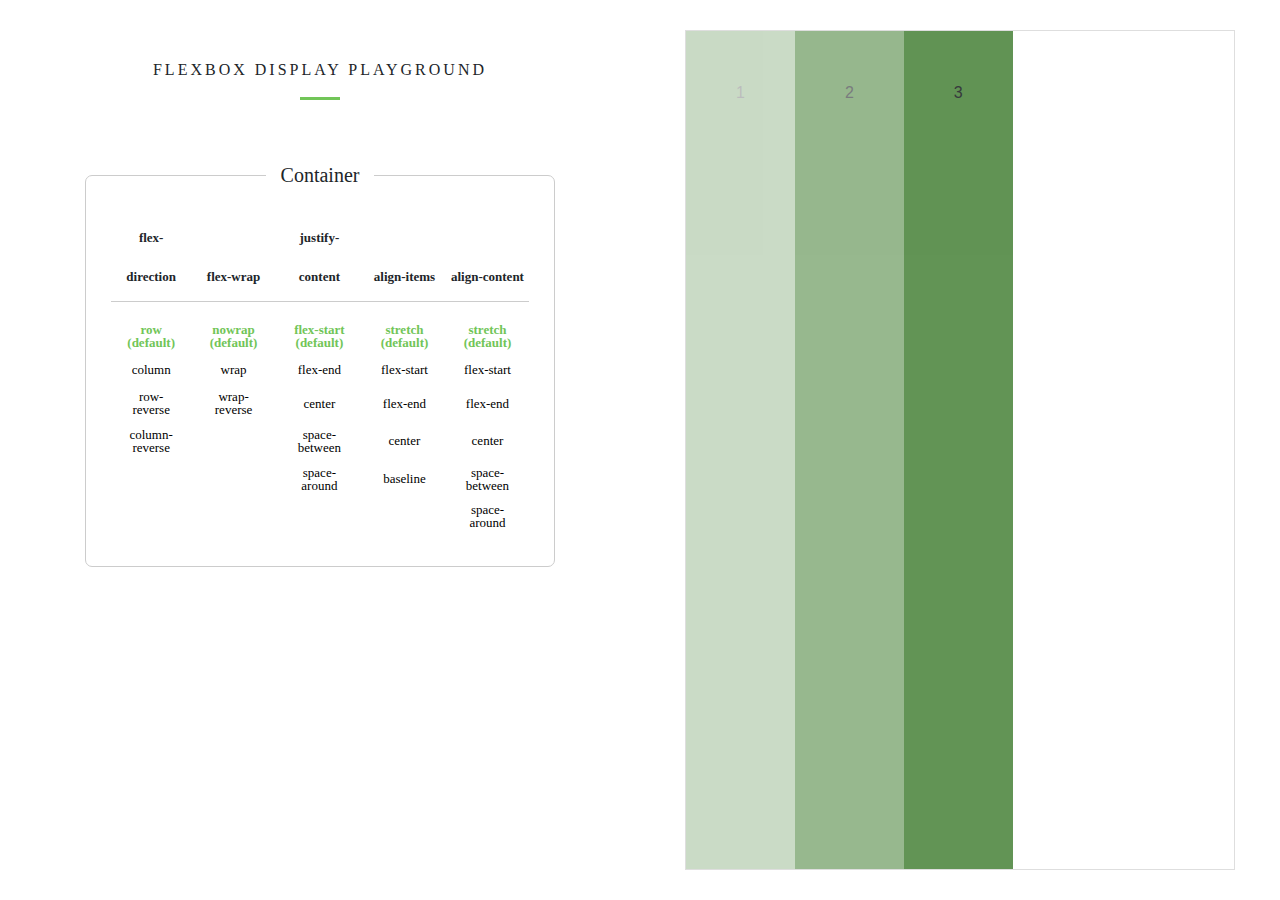
==== index.html @ 09f16530 "Criação da funionalidade dos controles do container" ====
<!DOCTYPE html>
<html>

<head>
  <meta charset="utf-8">
  <meta name="viewport" content="width=device-width, initial-scale=1.0">

  <title>FlexBox Playground</title>
  <link rel="stylesheet" href="./css/bootstrap.min.css">
  <link rel="stylesheet" href="./css/fonts.css">
  <link rel="stylesheet" href="./css/estilos-FlexBox.css">
</head>

<body>
  <div class="layout-playground-flex">
    <div class="container-fluid">
      <div class="row">
        <div class="col-12 col-lg-6">

          <article class="playground-flex">

            <header class="playground-flex__cabecalho">
              <h1>FLEXBOX DISPLAY PLAYGROUND</h1>
              <div class="playground-flex__separador"></div>
            </header>



            <div class="formulario">

              <div>
                <fieldset class="formulario__conjuto-input">
                  <legend class="formulario__conjunto-legenda">Container</legend>

                  <div class="controles-container">
                    <table class="controles-container__tabela table table-sm table-borderless">
                      <thead >
                        <tr>
                          <th scope="col">flex-direction</th>
                          <th scope="col">flex-wrap</th>
                          <th scope="col">justify-content</th>
                          <th scope="col">align-items</th>
                          <th scope="col">align-content</th>
                        </tr>
                      </thead>
                      <tbody>
                        <tr>
                          <td><button class="flex-direction flex-default" onclick="btnFlexDirection(this)" >row (default)</button></td>
                          <td><button class="flex-wrap flex-default" onclick="btnFlexWrap(this)">nowrap (default)</button></td>
                          <td><button class="justify-content flex-default" onclick="btnJustifyContent(this)">flex-start (default)</button></td>
                          <td><button class="align-items flex-default" onclick="btnAlignItems(this)">stretch (default)</button></td>
                          <td><button class="align-content flex-default" onclick="btnAlignContent(this)">stretch (default)</button></td>

                        </tr>
                        <tr>
                          <td><button class="flex-direction" onclick="btnFlexDirection(this)">column</button></td>
                          <td><button class="flex-wrap" onclick="btnFlexWrap(this)">wrap</button></td>
                          <td><button class="justify-content" onclick="btnJustifyContent(this)">flex-end</button></td>
                          <td><button class="align-items" onclick="btnAlignItems(this)">flex-start</button></td>
                          <td><button class="align-content" onclick="btnAlignContent(this)">flex-start</button></td>
                        </tr>
                        <tr>
                          <td><button class="flex-direction" onclick="btnFlexDirection(this)">row-reverse</button></td>
                          <td><button class="flex-wrap" onclick="btnFlexWrap(this)">wrap-reverse</button></td>
                          <td><button class="justify-content" onclick="btnJustifyContent(this)">center</button></td>
                          <td><button class="align-items" onclick="btnAlignItems(this)">flex-end</button></td>
                          <td><button class="align-content" onclick="btnAlignContent(this)">flex-end</button></td>
                        </tr>
                        <tr>
                          <td><button class="flex-direction" onclick="btnFlexDirection(this)">column-reverse</button></td>
                          <td></td>
                          <td><button class="justify-content" onclick="btnJustifyContent(this)">space-between</button></td>
                          <td><button class="align-items" onclick="btnAlignItems(this)">center</button></td>
                          <td><button class="align-content" onclick="btnAlignContent(this)">center</button></td>
                        </tr>
                        <tr>
                          <td></td>
                          <td></td>
                          <td><button class="justify-content" onclick="btnJustifyContent(this)">space-around</button></td>
                          <td><button class="align-items" onclick="btnAlignItems(this)">baseline</button></td>
                          <td><button class="align-content" onclick="btnAlignContent(this)">space-between</button></td>
                        </tr>
                        <tr>
                          <td></td>
                          <td></td>
                          <td></td>
                          <td></td>
                          <td><button class="align-content" onclick="btnAlignContent(this)">space-around</button></td>
                        </tr>
                      </tbody>
                    </table>
                  </div>




                </fieldset>
              </div>
            </div>

            <div class="controles-itens">

            </div>

          </article>

        </div>
        <div class="col-12 col-lg-6">

          <article class="layout-container">
            <div id="container-flex" class="container-flex">
              <div class="item-flex" style="opacity: 30%;">1</div>
              <div class="item-flex" style="opacity: 60%;">2</div>
              <div class="item-flex" style="opacity: 90%;">3</div>
            </div>
          </article>

        </div>
      </div>
    </div>
  </div>

  <script src="./js/FlexBoxPlayground.js" type="text/javascript"></script> 

</body>

</html>
---- css/estilos-FlexBox.css ----
/*-------------------------------------------------------*\
layout's
\*-------------------------------------------------------*/


/*-------------------------------------------------------*\
playground-flex
\*-------------------------------------------------------*/

.playground-flex {
	height: 100vh;
	padding: 30px 70px;
	overflow: auto;
}

.playground-flex__cabecalho {
	display:  flex;
	flex-direction: column;
	align-items: center;
	margin: 20px 20px 60px 20px;	
}

.playground-flex__separador {
	width: 40px;
	height: 3px;
	background-color: #71c558;
}

.playground-flex h1 {
	font-size: 16px;
	font-family: "LeagueSpartan-Bold";
	letter-spacing: 3px;
	padding: 10px;
}

/*-------------------------------------------------------*\
controles-container
\*-------------------------------------------------------*/

.controles-container__tabela thead {
	line-height: 3;
    border-bottom: 1px solid #ccc;
}


.controles-container__tabela th, .controles-container__tabela td {
	text-align: center;
	font-size: 13px;
}

.controles-container__tabela th {
    font-family: "Poppins-Bold";
}

.controles-container__tabela td {
	line-height: 1;
	font-family: "Comfortaa-Regular";
	height: 30px;		
	vertical-align: middle;
}
.controles-container__tabela tr:first-child td{
    padding-top: 20px;
}
	
.controles-container__tabela td button 	{
	border: none;
	background: none;
}

.controles-container__tabela td button:active, .controles-container__tabela td button:focus	{
	outline: none;	
}
.controles-container__tabela td button:hover, .flex-default {
	color: #71c558;
	font-weight: 700;
}


/*-------------------------------------------------------*\
	container-flex
\*-------------------------------------------------------*/

.layout-container {
	height: 100vh;
	box-sizing: border-box;
	padding: 30px;
}

.container-flex {
	display: flex;
	width: 100%;
	height: 100%;
	border: 1px solid #dedede;
}

/*-------------------------------------------------------*\
item-flex
\*-------------------------------------------------------*/

.item-flex {
	display: inline-block;
	padding: 50px;
	background-color: #518842;
}

/*-------------------------------------------------------*\
    formulario
\*-------------------------------------------------------*/

.formulario {
    width: 100%;
    margin: 0 auto;
}

.formulario__InputGroup {
    margin: 30px 0;
    text-align: left;
}

.formulario__label {
    width: 100%;
    display: inline-block;
    font-family: "Poppins-Bold";
}

.formulario__input {
    margin: 7px 0;
    display: inline-block;
    width: 100%;
    padding: 7px;
    border-radius: 7px;
    border: 1px solid #ccc;
    font-family: "Comfortaa-Regular";
}

.formulario__input:focus, .formulario__input:hover {
    outline: none;
    border: 1px solid #ff9800;
    color: #FF9800;

}

.formulario__input:focus::placeholder, .formulario__input:hover::placeholder
{
    color: #FF9800;
}

.formulario_botoes {
    margin: 50px 0px 50px auto;
    display: flex;
    justify-content: flex-end;
}

.formulario_botao {
    display: flex;
    width: 35%;
    margin: 0 20px 0 0;
}

.formulario_botao:last-child{
    margin: 0;
}

.formulario__conjuto-input {
    margin: 50px 0;
    border: 1px solid #cccccc;
    border-radius: 7px;
    text-align: center;
    padding: 15px 25px;
}

.formulario__conjunto-legenda {
	width: auto;
    padding: 0 15px;
    font-family: "AnandaPersonal";
    font-size: 20px;
}

/*-------------------------------------------------------*\
    botao
\*-------------------------------------------------------*/

.botao {
    width: 100%;
    border: none;
    background: #ff9800;
    color: #fff;
    padding: 10px 25px;
    font-size: 40px;
    font-family: "AnandaPersonal";
    border-radius: 7px;
    text-shadow: 1px 1px 1px #000;
}

.botao:focus, .botao:hover {
    outline: none;
}

.botao--remover {
    background: none;
    color: #ff310d;
    box-shadow: none;
    font-size: 25px;}
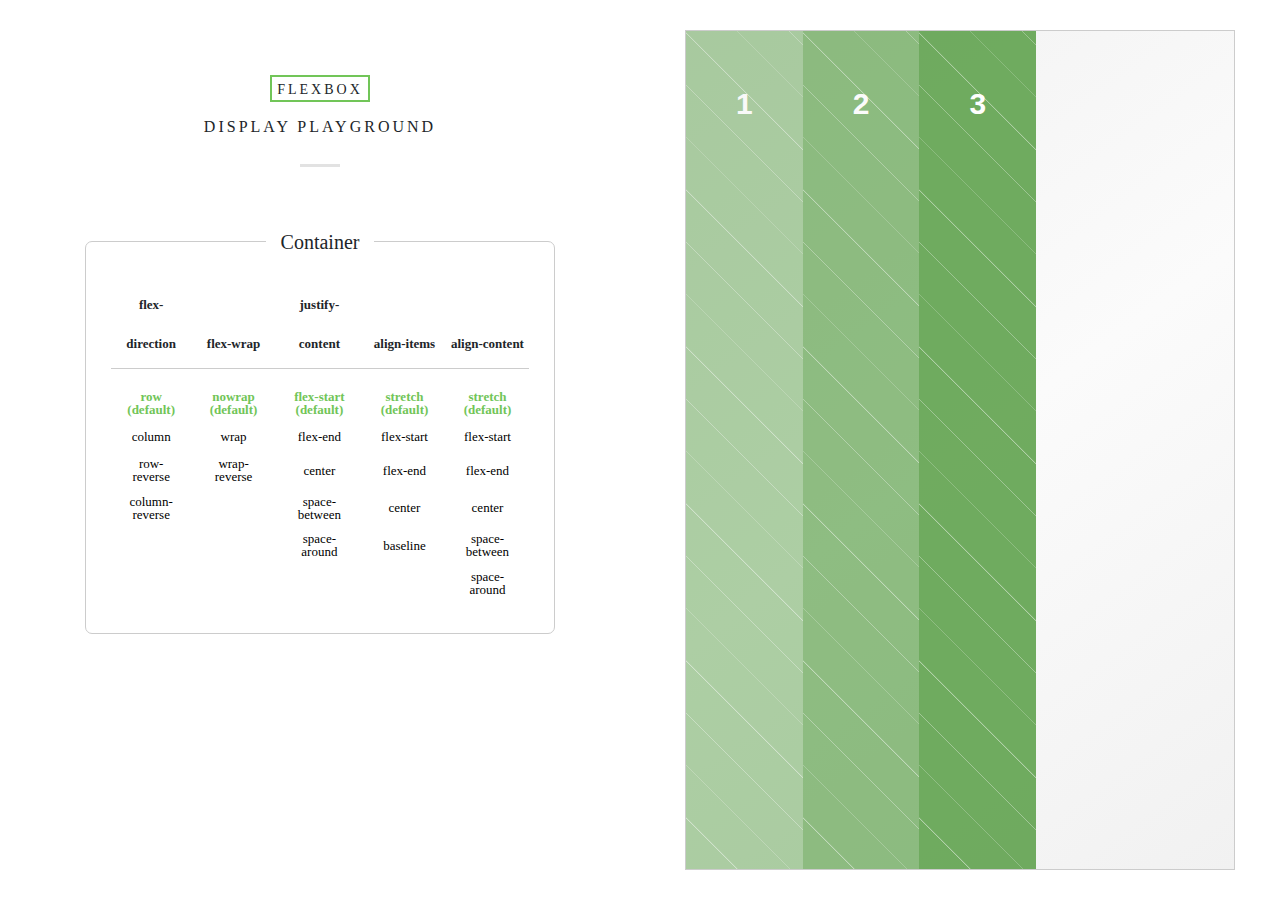
==== commit 42383f75: "Refatoração da estilização do titullo principal" ====
--- a/index.html
+++ b/index.html
@@ -20,7 +20,7 @@
           <article class="playground-flex">
 
             <header class="playground-flex__cabecalho">
-              <h1>FLEXBOX DISPLAY PLAYGROUND</h1>
+              <h1><span>FLEXBOX</span> DISPLAY PLAYGROUND</h1>
               <div class="playground-flex__separador"></div>
             </header>
 
@@ -109,8 +109,8 @@
 
           <article class="layout-container">
             <div id="container-flex" class="container-flex">
-              <div class="item-flex" style="opacity: 30%;">1</div>
-              <div class="item-flex" style="opacity: 60%;">2</div>
+              <div class="item-flex" style="opacity: 50%;">1</div>
+              <div class="item-flex" style="opacity: 70%;">2</div>
               <div class="item-flex" style="opacity: 90%;">3</div>
             </div>
           </article>
--- a/css/estilos-FlexBox.css
+++ b/css/estilos-FlexBox.css
@@ -24,14 +24,24 @@
 .playground-flex__separador {
 	width: 40px;
 	height: 3px;
-	background-color: #71c558;
+	background-color: #e2e2e2;
 }
 
 .playground-flex h1 {
+	display: flex;
+	flex-direction: column;
 	font-size: 16px;
 	font-family: "LeagueSpartan-Bold";
 	letter-spacing: 3px;
-	padding: 10px;
+	padding: 10px 0 20px 0;
+}
+
+.playground-flex h1 span {
+	font-family: "LeagueSpartan-Bold";
+    margin: 15px auto;
+    font-size: 14px;
+    border: 2px solid #71c558;
+    padding: 5px 5px 1px 5px;
 }
 
 /*-------------------------------------------------------*\
@@ -91,7 +101,9 @@
 	display: flex;
 	width: 100%;
 	height: 100%;
-	border: 1px solid #dedede;
+	border: 1px solid #ccc;
+	background-color: #f1f1f1;
+	background: linear-gradient(324deg, #f1f1f1, #fbfbfb, #f1f1f1);
 }
 
 /*-------------------------------------------------------*\
@@ -101,7 +113,11 @@
 .item-flex {
 	display: inline-block;
 	padding: 50px;
-	background-color: #518842;
+	background-color: #61a34f;
+    color: #fff;
+    font-size: 30px;
+	font-weight: 700;
+	background-image: repeating-linear-gradient(45deg, transparent, transparent 36px, rgba(255,255,255,0.5) 35px, rgba(255,255,255,-16.5) 37px);
 }
 
 /*-------------------------------------------------------*\
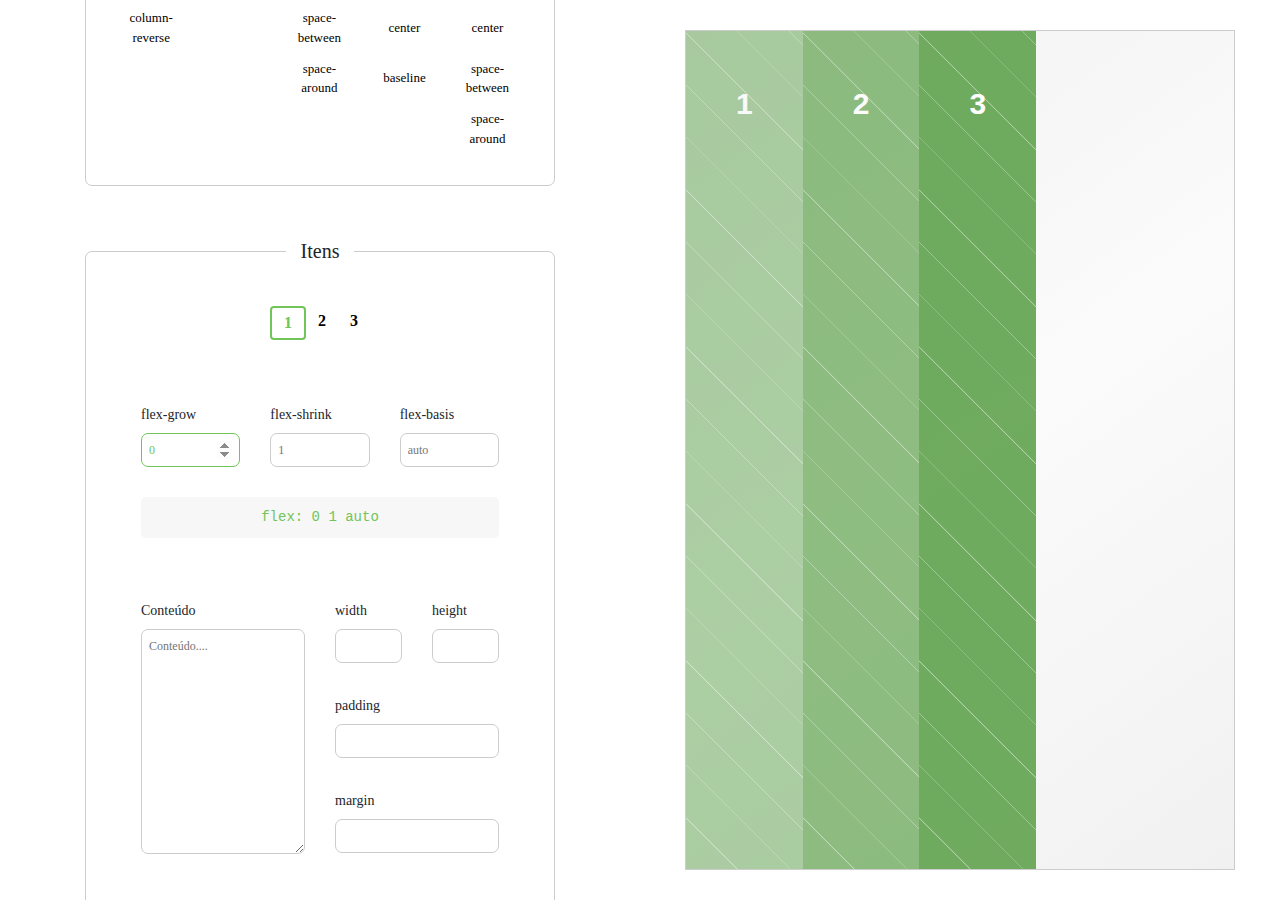
==== commit 76881d82: "Criação do formulário de itens flex nas abas de navegação" ====
--- a/index.html
+++ b/index.html
@@ -34,7 +34,7 @@
 
                   <div class="controles-container">
                     <table class="controles-container__tabela table table-sm table-borderless">
-                      <thead >
+                      <thead>
                         <tr>
                           <th scope="col">flex-direction</th>
                           <th scope="col">flex-wrap</th>
@@ -45,11 +45,16 @@
                       </thead>
                       <tbody>
                         <tr>
-                          <td><button class="flex-direction flex-default" onclick="btnFlexDirection(this)" >row (default)</button></td>
-                          <td><button class="flex-wrap flex-default" onclick="btnFlexWrap(this)">nowrap (default)</button></td>
-                          <td><button class="justify-content flex-default" onclick="btnJustifyContent(this)">flex-start (default)</button></td>
-                          <td><button class="align-items flex-default" onclick="btnAlignItems(this)">stretch (default)</button></td>
-                          <td><button class="align-content flex-default" onclick="btnAlignContent(this)">stretch (default)</button></td>
+                          <td><button class="flex-direction flex-default" onclick="btnFlexDirection(this)">row
+                              (default)</button></td>
+                          <td><button class="flex-wrap flex-default" onclick="btnFlexWrap(this)">nowrap
+                              (default)</button></td>
+                          <td><button class="justify-content flex-default" onclick="btnJustifyContent(this)">flex-start
+                              (default)</button></td>
+                          <td><button class="align-items flex-default" onclick="btnAlignItems(this)">stretch
+                              (default)</button></td>
+                          <td><button class="align-content flex-default" onclick="btnAlignContent(this)">stretch
+                              (default)</button></td>
 
                         </tr>
                         <tr>
@@ -67,16 +72,19 @@
                           <td><button class="align-content" onclick="btnAlignContent(this)">flex-end</button></td>
                         </tr>
                         <tr>
-                          <td><button class="flex-direction" onclick="btnFlexDirection(this)">column-reverse</button></td>
-                          <td></td>
-                          <td><button class="justify-content" onclick="btnJustifyContent(this)">space-between</button></td>
+                          <td><button class="flex-direction" onclick="btnFlexDirection(this)">column-reverse</button>
+                          </td>
+                          <td></td>
+                          <td><button class="justify-content" onclick="btnJustifyContent(this)">space-between</button>
+                          </td>
                           <td><button class="align-items" onclick="btnAlignItems(this)">center</button></td>
                           <td><button class="align-content" onclick="btnAlignContent(this)">center</button></td>
                         </tr>
                         <tr>
                           <td></td>
                           <td></td>
-                          <td><button class="justify-content" onclick="btnJustifyContent(this)">space-around</button></td>
+                          <td><button class="justify-content" onclick="btnJustifyContent(this)">space-around</button>
+                          </td>
                           <td><button class="align-items" onclick="btnAlignItems(this)">baseline</button></td>
                           <td><button class="align-content" onclick="btnAlignContent(this)">space-between</button></td>
                         </tr>
@@ -91,8 +99,124 @@
                     </table>
                   </div>
 
-
-
+                </fieldset>
+
+                <fieldset class="formulario__conjuto-input">
+                  <legend class="formulario__conjunto-legenda">Itens</legend>
+
+                  <div class="controles-itens">
+
+
+                    <div class="nav flex-column nav-pills controles-itens__abas">
+                      <a class="nav-link active" id="formulario-aba-item-1" data-toggle="pill"
+                        href="#formulario-item-1">1</a>
+                      <a class="nav-link" id="formulario-aba-item-2" data-toggle="pill" href="#formulario-item-2">2</a>
+                      <a class="nav-link" id="formulario-aba-item-3" data-toggle="pill" href="#formulario-item-3">3</a>
+                    </div>
+
+
+                    <div class="tab-content controles-itens__conteudo">
+                      <div class="tab-pane fade show active" id="formulario-item-1">
+
+                        <div class="formulario__InputGroup">
+
+                          <div class="row">
+                            <div class="col-4">
+
+                              <div class="formulario__InputGroup">
+                                <label class="formulario__label" for="flex-grow">flex-grow</label>
+                                <input class="formulario__input" type="number" name="flex-grow" placeholder="0"
+                                  autofocus required maxlength="120">
+                              </div>
+
+                            </div>
+                            <div class="col-4">
+
+                              <div class="formulario__InputGroup">
+                                <label class="formulario__label" for="flex-shrink">flex-shrink</label>
+                                <input class="formulario__input" type="number" name="flex-shrink" placeholder="1"
+                                  autofocus required maxlength="120">
+                              </div>
+
+                            </div>
+                            <div class="col-4">
+
+                              <div class="formulario__InputGroup">
+                                <label class="formulario__label" for="flex-basis">flex-basis</label>
+                                <input class="formulario__input" type="text" name="flex-basis" placeholder="auto"
+                                  autofocus required maxlength="120">
+                              </div>
+
+                            </div>
+                          </div>
+
+                          <div class="row">
+                            <div class="col-12">
+                              <code>flex:	0 1 auto</code>
+                            </div>
+                          </div>
+                        </div>
+                        
+                        <div class="row">
+                          <div class="col-6">
+
+                            <div class="formulario__InputGroup">
+                              <label class="formulario__label" for="conteudo">Conteúdo</label>
+                              <textarea class="formulario__input" name="conteudo" rows="5" cols="33"
+                                placeholder="Conteúdo...."></textarea>
+                            </div>
+
+                          </div>
+                          <div class="col-6">
+                            <div class="row">
+                              <div class="col-6">
+
+                                <div class="formulario__InputGroup">
+                                  <label class="formulario__label" for="width">width</label>
+                                  <input class="formulario__input" type="number" name="width" autofocus required
+                                    maxlength="120">
+                                </div>
+
+                              </div>
+                              <div class="col-6">
+
+                                <div class="formulario__InputGroup">
+                                  <label class="formulario__label" for="height">height</label>
+                                  <input class="formulario__input" type="number" name="height" autofocus required
+                                    maxlength="120">
+                                </div>
+
+                              </div>
+                              <div class="col-12">
+
+                                <div class="formulario__InputGroup">
+                                  <label class="formulario__label" for="padding">padding</label>
+                                  <input class="formulario__input" type="text" name="padding" autofocus required
+                                    maxlength="120">
+                                </div>
+
+                              </div>
+
+                              <div class="col-12">
+
+                                <div class="formulario__InputGroup">
+                                  <label class="formulario__label" for="margin">margin</label>
+                                  <input class="formulario__input" type="text" name="margin" autofocus required
+                                    maxlength="120">
+                                </div>
+
+                              </div>
+                            </div>
+                          </div>
+                        </div>
+
+
+                      </div>
+                      <div class="tab-pane fade" id="formulario-item-2">...2</div>
+                      <div class="tab-pane fade" id="formulario-item-3">...3</div>
+                    </div>
+
+                  </div>
 
                 </fieldset>
               </div>
@@ -120,7 +244,9 @@
     </div>
   </div>
 
-  <script src="./js/FlexBoxPlayground.js" type="text/javascript"></script> 
+  <script src="./js/jquery-3.5.1.js" type="text/javascript"></script>
+  <script src="./js/bootstrap.min.js" type="text/javascript"></script>
+  <script src="./js/FlexBoxPlayground.js" type="text/javascript"></script>
 
 </body>
 
--- a/css/estilos-FlexBox.css
+++ b/css/estilos-FlexBox.css
@@ -41,7 +41,7 @@
     margin: 15px auto;
     font-size: 14px;
     border: 2px solid #71c558;
-    padding: 5px 5px 1px 5px;
+    padding: 5px 4px 1px 5px;
 }
 
 /*-------------------------------------------------------*\
@@ -49,7 +49,8 @@
 \*-------------------------------------------------------*/
 
 .controles-container__tabela thead {
-	line-height: 3;
+	line-height: 1.5;
+	height: 30px;		
     border-bottom: 1px solid #ccc;
 }
 
@@ -61,10 +62,11 @@
 
 .controles-container__tabela th {
     font-family: "Poppins-Bold";
+    padding-bottom: 10px;
 }
 
 .controles-container__tabela td {
-	line-height: 1;
+	line-height: 1.5;
 	font-family: "Comfortaa-Regular";
 	height: 30px;		
 	vertical-align: middle;
@@ -86,6 +88,35 @@
 	font-weight: 700;
 }
 
+/*-------------------------------------------------------*\
+    controles-itens
+\*-------------------------------------------------------*/
+
+.controles-itens__abas {
+    flex-direction: row !important;
+    justify-content: center;
+    margin: 10px 0 25px 0;
+}
+
+.controles-itens__abas a[id^="formulario-aba-item-"] {
+    padding: 3px 0;
+    margin: 7px 0;
+    color: #000;
+    font-weight: 700;
+    font-family: "Poppins-Bold";
+    padding: 3px 12px;
+}
+
+.controles-itens__abas a[id^="formulario-aba-item-"].active {
+    background-color: transparent;
+    color: #71c558;
+    border: 2px solid #71c558;
+}
+
+.controles-itens__conteudo {
+    padding: 30px;
+}
+    
 
 /*-------------------------------------------------------*\
 	container-flex
@@ -130,7 +161,7 @@
 }
 
 .formulario__InputGroup {
-    margin: 30px 0;
+    margin: 0 0 30px 0;
     text-align: left;
 }
 
@@ -138,28 +169,33 @@
     width: 100%;
     display: inline-block;
     font-family: "Poppins-Bold";
+    font-size: 14px;
 }
 
 .formulario__input {
-    margin: 7px 0;
     display: inline-block;
     width: 100%;
     padding: 7px;
     border-radius: 7px;
     border: 1px solid #ccc;
     font-family: "Comfortaa-Regular";
+    font-size: 12px;
+}
+
+textarea.formulario__input {
+    min-height: 225px;
 }
 
 .formulario__input:focus, .formulario__input:hover {
     outline: none;
-    border: 1px solid #ff9800;
-    color: #FF9800;
+    border: 1px solid #71c558;
+    color: #71c558;
 
 }
 
 .formulario__input:focus::placeholder, .formulario__input:hover::placeholder
 {
-    color: #FF9800;
+    color: #71c558;
 }
 
 .formulario_botoes {
@@ -185,6 +221,7 @@
     text-align: center;
     padding: 15px 25px;
 }
+
 
 .formulario__conjunto-legenda {
 	width: auto;
@@ -219,3 +256,18 @@
     box-shadow: none;
     font-size: 25px;}
 
+
+/*-------------------------------------------------------*\
+    code
+\*-------------------------------------------------------*/
+
+code {
+    display: inline-block;
+    background-color: #f7f7f7;
+    width: 100%;
+    padding: 10px;
+    border-radius: 5px;
+    margin-bottom: 30px;
+    color: #71c558;
+    text-align: center; 
+}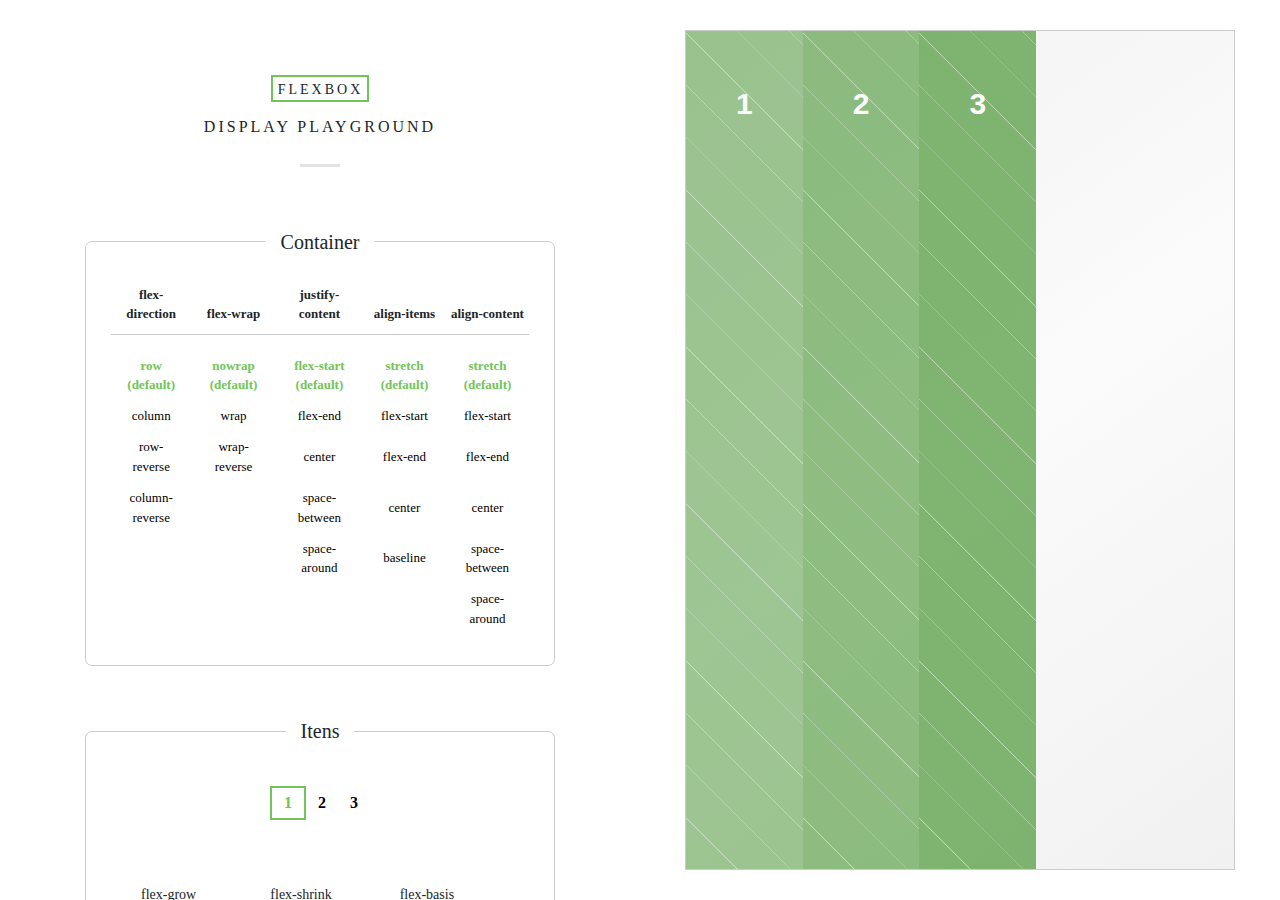
==== commit 7f9110a5: "Criação da funcionalidade dos controles de itens flexs" ====
--- a/index.html
+++ b/index.html
@@ -108,112 +108,103 @@
 
 
                     <div class="nav flex-column nav-pills controles-itens__abas">
-                      <a class="nav-link active" id="formulario-aba-item-1" data-toggle="pill"
-                        href="#formulario-item-1">1</a>
-                      <a class="nav-link" id="formulario-aba-item-2" data-toggle="pill" href="#formulario-item-2">2</a>
-                      <a class="nav-link" id="formulario-aba-item-3" data-toggle="pill" href="#formulario-item-3">3</a>
                     </div>
 
 
                     <div class="tab-content controles-itens__conteudo">
-                      <div class="tab-pane fade show active" id="formulario-item-1">
-
-                        <div class="formulario__InputGroup">
-
+
+                      <div class="formulario__InputGroup">
+
+                        <div class="row">
+                          <div class="col-4">
+
+                            <div class="formulario__InputGroup">
+                              <label class="formulario__label" for="flex-grow">flex-grow</label>
+                              <input id="campo-flex-grow" class="formulario__input" type="number" name="flex-grow" placeholder="0"
+                                autofocus required maxlength="120">
+                            </div>
+
+                          </div>
+                          <div class="col-4">
+
+                            <div class="formulario__InputGroup">
+                              <label class="formulario__label" for="flex-shrink">flex-shrink</label>
+                              <input id="campo-flex-shrink" class="formulario__input" type="number" name="flex-shrink" placeholder="1"
+                                autofocus required maxlength="120">
+                            </div>
+
+                          </div>
+                          <div class="col-4">
+
+                            <div class="formulario__InputGroup">
+                              <label class="formulario__label" for="flex-basis">flex-basis</label>
+                              <input id="campo-flex-basis" class="formulario__input" type="text" name="flex-basis" placeholder="auto"
+                                autofocus required maxlength="120">
+                            </div>
+
+                          </div>
+                        </div>
+
+                        <div class="row">
+                          <div class="col-12">
+                            <code>flex:	<span id="code-flex-grow">0</span> <span id="code-flex-shrink">0</span> <span id="code-flex-basis">0</span>  </code>
+                          </div>
+                        </div>
+                      </div>
+                      
+                      <div class="row">
+                        <div class="col-6">
+
+                          <div class="formulario__InputGroup">
+                            <label class="formulario__label" for="conteudo">Conteúdo</label>
+                            <textarea id="campo-conteudo" class="formulario__input" name="conteudo" rows="5" cols="33"
+                              placeholder="Conteúdo...."></textarea>
+                          </div>
+
+                        </div>
+                        <div class="col-6">
                           <div class="row">
-                            <div class="col-4">
-
-                              <div class="formulario__InputGroup">
-                                <label class="formulario__label" for="flex-grow">flex-grow</label>
-                                <input class="formulario__input" type="number" name="flex-grow" placeholder="0"
-                                  autofocus required maxlength="120">
-                              </div>
-
-                            </div>
-                            <div class="col-4">
-
-                              <div class="formulario__InputGroup">
-                                <label class="formulario__label" for="flex-shrink">flex-shrink</label>
-                                <input class="formulario__input" type="number" name="flex-shrink" placeholder="1"
-                                  autofocus required maxlength="120">
-                              </div>
-
-                            </div>
-                            <div class="col-4">
-
-                              <div class="formulario__InputGroup">
-                                <label class="formulario__label" for="flex-basis">flex-basis</label>
-                                <input class="formulario__input" type="text" name="flex-basis" placeholder="auto"
-                                  autofocus required maxlength="120">
-                              </div>
-
-                            </div>
-                          </div>
-
-                          <div class="row">
+                            <div class="col-6">
+
+                              <div class="formulario__InputGroup">
+                                <label class="formulario__label" for="width">width</label>
+                                <input id="campo-width" class="formulario__input" type="text" name="width" autofocus required
+                                  maxlength="120">
+                              </div>
+
+                            </div>
+                            <div class="col-6">
+
+                              <div class="formulario__InputGroup">
+                                <label class="formulario__label" for="height">height</label>
+                                <input id="campo-height" class="formulario__input" type="text" name="height" autofocus required
+                                  maxlength="120">
+                              </div>
+
+                            </div>
                             <div class="col-12">
-                              <code>flex:	0 1 auto</code>
-                            </div>
-                          </div>
-                        </div>
-                        
-                        <div class="row">
-                          <div class="col-6">
-
-                            <div class="formulario__InputGroup">
-                              <label class="formulario__label" for="conteudo">Conteúdo</label>
-                              <textarea class="formulario__input" name="conteudo" rows="5" cols="33"
-                                placeholder="Conteúdo...."></textarea>
-                            </div>
-
-                          </div>
-                          <div class="col-6">
-                            <div class="row">
-                              <div class="col-6">
-
-                                <div class="formulario__InputGroup">
-                                  <label class="formulario__label" for="width">width</label>
-                                  <input class="formulario__input" type="number" name="width" autofocus required
-                                    maxlength="120">
-                                </div>
-
-                              </div>
-                              <div class="col-6">
-
-                                <div class="formulario__InputGroup">
-                                  <label class="formulario__label" for="height">height</label>
-                                  <input class="formulario__input" type="number" name="height" autofocus required
-                                    maxlength="120">
-                                </div>
-
-                              </div>
-                              <div class="col-12">
-
-                                <div class="formulario__InputGroup">
-                                  <label class="formulario__label" for="padding">padding</label>
-                                  <input class="formulario__input" type="text" name="padding" autofocus required
-                                    maxlength="120">
-                                </div>
-
-                              </div>
-
-                              <div class="col-12">
-
-                                <div class="formulario__InputGroup">
-                                  <label class="formulario__label" for="margin">margin</label>
-                                  <input class="formulario__input" type="text" name="margin" autofocus required
-                                    maxlength="120">
-                                </div>
-
-                              </div>
-                            </div>
-                          </div>
-                        </div>
-
-
+
+                              <div class="formulario__InputGroup">
+                                <label class="formulario__label" for="padding">padding</label>
+                                <input id="campo-padding" class="formulario__input" type="text" name="padding" autofocus required
+                                  maxlength="120">
+                              </div>
+
+                            </div>
+
+                            <div class="col-12">
+
+                              <div class="formulario__InputGroup">
+                                <label class="formulario__label" for="margin">margin</label>
+                                <input id="campo-margin" class="formulario__input" type="text" name="margin" autofocus required
+                                  maxlength="120">
+                              </div>
+
+                            </div>
+                          </div>
+                        </div>
                       </div>
-                      <div class="tab-pane fade" id="formulario-item-2">...2</div>
-                      <div class="tab-pane fade" id="formulario-item-3">...3</div>
+
                     </div>
 
                   </div>
@@ -233,9 +224,6 @@
 
           <article class="layout-container">
             <div id="container-flex" class="container-flex">
-              <div class="item-flex" style="opacity: 50%;">1</div>
-              <div class="item-flex" style="opacity: 70%;">2</div>
-              <div class="item-flex" style="opacity: 90%;">3</div>
             </div>
           </article>
 
--- a/css/estilos-FlexBox.css
+++ b/css/estilos-FlexBox.css
@@ -1,11 +1,22 @@
-
-/*-------------------------------------------------------*\
-layout's
-\*-------------------------------------------------------*/
-
-
-/*-------------------------------------------------------*\
-playground-flex
+/* Chrome, Safari, Edge, Opera */
+input::-webkit-outer-spin-button,
+input::-webkit-inner-spin-button {
+  -webkit-appearance: none;
+  margin: 0;
+}
+
+/* Firefox */
+input[type=number] {
+  -moz-appearance: textfield;
+}
+
+/*-------------------------------------------------------*\
+    layout's
+\*-------------------------------------------------------*/
+
+
+/*-------------------------------------------------------*\
+    playground-flex
 \*-------------------------------------------------------*/
 
 .playground-flex {
@@ -98,19 +109,25 @@
     margin: 10px 0 25px 0;
 }
 
-.controles-itens__abas a[id^="formulario-aba-item-"] {
-    padding: 3px 0;
+.controles-itens__abas button {
     margin: 7px 0;
     color: #000;
     font-weight: 700;
     font-family: "Poppins-Bold";
     padding: 3px 12px;
-}
-
-.controles-itens__abas a[id^="formulario-aba-item-"].active {
-    background-color: transparent;
-    color: #71c558;
+    border: none;
+    background: transparent;
+}
+
+.controles-itens__abas button.active  {
+    background-color: transparent !important;
+    color: #71c558  !important;
     border: 2px solid #71c558;
+    border-radius: 0;
+}
+
+.controles-itens__abas button:focus, .controles-itens__abas button:active  {
+    outline: none;
 }
 
 .controles-itens__conteudo {
@@ -125,7 +142,9 @@
 .layout-container {
 	height: 100vh;
 	box-sizing: border-box;
-	padding: 30px;
+    padding: 30px;
+    display: flex;
+    justify-content: center;
 }
 
 .container-flex {
@@ -134,7 +153,8 @@
 	height: 100%;
 	border: 1px solid #ccc;
 	background-color: #f1f1f1;
-	background: linear-gradient(324deg, #f1f1f1, #fbfbfb, #f1f1f1);
+    background: linear-gradient(324deg, #f1f1f1, #fbfbfb, #f1f1f1);
+    animation: grow 5s infinite;
 }
 
 /*-------------------------------------------------------*\
@@ -270,4 +290,21 @@
     margin-bottom: 30px;
     color: #71c558;
     text-align: center; 
+}
+
+
+/*-------------------------------------------------------*\
+    grow
+\*-------------------------------------------------------*/
+
+@keyframes grow {
+    0% {
+        width: 100%;
+    }
+    50% {
+        width: 30%;
+    }
+    100% {
+        width: 100%;
+    }
 }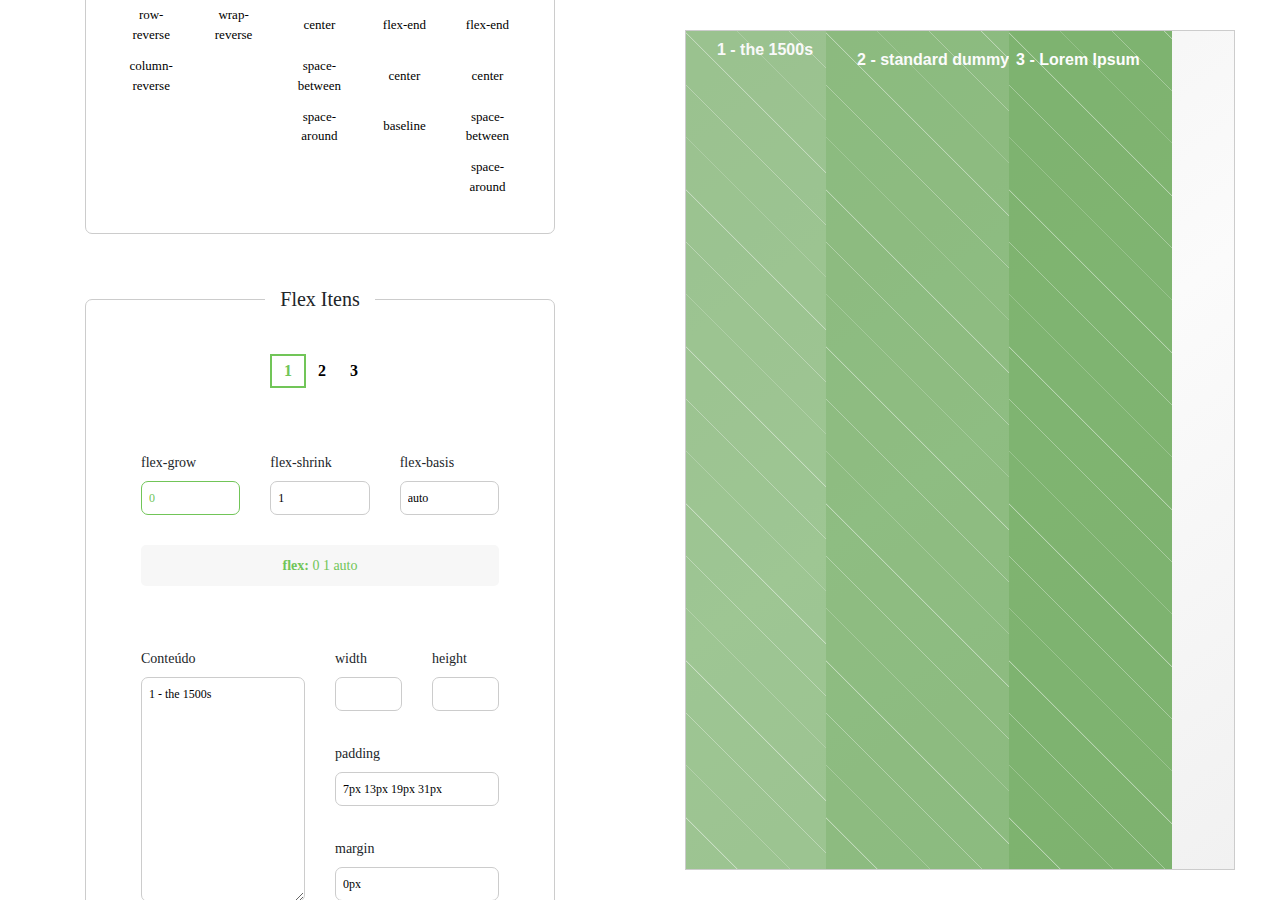
==== commit cac6d7a8: "Criação das tooltips com informações das propriedades flex do container" ====
--- a/index.html
+++ b/index.html
@@ -12,6 +12,7 @@
 </head>
 
 <body>
+
   <div class="layout-playground-flex">
     <div class="container-fluid">
       <div class="row">
@@ -30,17 +31,28 @@
 
               <div>
                 <fieldset class="formulario__conjuto-input">
-                  <legend class="formulario__conjunto-legenda">Container</legend>
+                  <legend class="formulario__conjunto-legenda">Flex Container</legend>
 
                   <div class="controles-container">
+
+                    <div class="row">
+                      <div class="col-5">
+                        <code class="containerOption" data-template="optionFlexFlow">
+                          <strong>flex-flow:</strong>	<span id="code-flex-direction">row</span> <span id="code-flex-wrap">nowrap</span>
+                        </code>
+                      </div>
+                    </div>
+
                     <table class="controles-container__tabela table table-sm table-borderless">
                       <thead>
                         <tr>
-                          <th scope="col">flex-direction</th>
-                          <th scope="col">flex-wrap</th>
-                          <th scope="col">justify-content</th>
-                          <th scope="col">align-items</th>
-                          <th scope="col">align-content</th>
+                          <th class="containerOption" scope="col" data-template="opitionFlexDirection">flex-direction
+                          </th>
+                          <th class="containerOption" scope="col" data-template="opitionFlexWrap">flex-wrap</th>
+                          <th class="containerOption" scope="col" data-template="opitionJustifyContent">justify-content
+                          </th>
+                          <th class="containerOption" scope="col" data-template="opitionAlignItems">align-items</th>
+                          <th class="containerOption" scope="col" data-template="opitionAlignContent">align-content</th>
                         </tr>
                       </thead>
                       <tbody>
@@ -102,7 +114,7 @@
                 </fieldset>
 
                 <fieldset class="formulario__conjuto-input">
-                  <legend class="formulario__conjunto-legenda">Itens</legend>
+                  <legend class="formulario__conjunto-legenda">Flex Itens</legend>
 
                   <div class="controles-itens">
 
@@ -120,8 +132,8 @@
 
                             <div class="formulario__InputGroup">
                               <label class="formulario__label" for="flex-grow">flex-grow</label>
-                              <input id="campo-flex-grow" class="formulario__input" type="number" name="flex-grow" placeholder="0"
-                                autofocus required maxlength="120">
+                              <input id="campo-flex-grow" class="formulario__input" type="number" name="flex-grow"
+                                placeholder="0" autofocus required maxlength="120">
                             </div>
 
                           </div>
@@ -129,8 +141,8 @@
 
                             <div class="formulario__InputGroup">
                               <label class="formulario__label" for="flex-shrink">flex-shrink</label>
-                              <input id="campo-flex-shrink" class="formulario__input" type="number" name="flex-shrink" placeholder="1"
-                                autofocus required maxlength="120">
+                              <input id="campo-flex-shrink" class="formulario__input" type="number" name="flex-shrink"
+                                placeholder="1" autofocus required maxlength="120">
                             </div>
 
                           </div>
@@ -138,8 +150,8 @@
 
                             <div class="formulario__InputGroup">
                               <label class="formulario__label" for="flex-basis">flex-basis</label>
-                              <input id="campo-flex-basis" class="formulario__input" type="text" name="flex-basis" placeholder="auto"
-                                autofocus required maxlength="120">
+                              <input id="campo-flex-basis" class="formulario__input" type="text" name="flex-basis"
+                                placeholder="auto" autofocus required maxlength="120">
                             </div>
 
                           </div>
@@ -147,11 +159,11 @@
 
                         <div class="row">
                           <div class="col-12">
-                            <code>flex:	<span id="code-flex-grow">0</span> <span id="code-flex-shrink">0</span> <span id="code-flex-basis">0</span>  </code>
+                            <code><strong>flex:</strong> <span id="code-flex-grow">0</span> <span id="code-flex-shrink">0</span> <span id="code-flex-basis">0</span>  </code>
                           </div>
                         </div>
                       </div>
-                      
+
                       <div class="row">
                         <div class="col-6">
 
@@ -168,8 +180,8 @@
 
                               <div class="formulario__InputGroup">
                                 <label class="formulario__label" for="width">width</label>
-                                <input id="campo-width" class="formulario__input" type="text" name="width" autofocus required
-                                  maxlength="120">
+                                <input id="campo-width" class="formulario__input" type="text" name="width" autofocus
+                                  required maxlength="120">
                               </div>
 
                             </div>
@@ -177,8 +189,8 @@
 
                               <div class="formulario__InputGroup">
                                 <label class="formulario__label" for="height">height</label>
-                                <input id="campo-height" class="formulario__input" type="text" name="height" autofocus required
-                                  maxlength="120">
+                                <input id="campo-height" class="formulario__input" type="text" name="height" autofocus
+                                  required maxlength="120">
                               </div>
 
                             </div>
@@ -186,8 +198,8 @@
 
                               <div class="formulario__InputGroup">
                                 <label class="formulario__label" for="padding">padding</label>
-                                <input id="campo-padding" class="formulario__input" type="text" name="padding" autofocus required
-                                  maxlength="120">
+                                <input id="campo-padding" class="formulario__input" type="text" name="padding" autofocus
+                                  required maxlength="120">
                               </div>
 
                             </div>
@@ -196,8 +208,8 @@
 
                               <div class="formulario__InputGroup">
                                 <label class="formulario__label" for="margin">margin</label>
-                                <input id="campo-margin" class="formulario__input" type="text" name="margin" autofocus required
-                                  maxlength="120">
+                                <input id="campo-margin" class="formulario__input" type="text" name="margin" autofocus
+                                  required maxlength="120">
                               </div>
 
                             </div>
@@ -232,10 +244,77 @@
     </div>
   </div>
 
+  <div style="display: none;">
+
+    <div id="opitionFlexDirection">
+      <h5>FLEX DIRECTION</h5>
+      <hr />
+      <div class="optionTootip__conteudo">
+        <p>Estabelece o <strong>eixo principal</strong>, definindo assim a <strong>direção</strong> em que os flex items
+          são colocados no flex container.</p>
+        <img src="./imgs/flex-direction.svg" alt="FLEX DIRECTION">
+      </div>
+    </div>
+
+    <div id="opitionFlexWrap">
+      <h5>FLEX WRAP</h5>
+      <hr />
+      <div class="optionTootip__conteudo">
+        <p>Define se os flex itens devem <strong>quebrar ou não a linha </strong>.</p>
+        <p>Por padrão eles <strong>não</strong> quebram linha, isso faz com que os flex itens sejam compactados
+          <strong>além do limite</strong> do conteúdo.</p>
+        <img src="./imgs/flex-wrap.svg" alt="FLEX WRAP">
+      </div>
+    </div>
+
+    <div id="optionFlexFlow">
+      <h5>FLEX FLOW</h5>
+      <hr />
+      <div class="optionTootip__conteudo">
+        <p>O flex-flow é um <strong>atalho</strong> para as propriedades flex-direction e flex-wrap.</p>
+      </div>
+    </div>
+
+    <div id="opitionJustifyContent">
+      <h5>JUSTIFY CONTENT</h5>
+      <hr />
+      <div class="optionTootip__conteudo">
+
+        <p>Define o <strong>alinhamento</strong> ao longo do <strong>eixo principal</strong>.</p>
+        <p>A propriedade só funciona se os itens atuais <strong>não</strong> ocuparem todo o container. Isso significa
+          que ao definir flex: 1; ou algo similar nos itens, a propriedade não terá mais função.</p>
+          <img src="./imgs/justify-content.svg" alt="JUSTIFY CONTENT">
+      </div>
+    </div>
+
+    <div id="opitionAlignItems" class="optionTootip">
+      <h5>ALIGN ITEMS</h5>
+      <hr />
+      <div class="optionTootip__conteudo">
+        <p>Define o como os flex itens são dispostos ao longo do <strong>eixo transversal</strong> na linha atual</p>
+        <img src="./imgs/align-items.svg" alt="ALIGN ITEMS">
+      </div>
+    </div>
+
+    <div id="opitionAlignContent" class="optionTootip">
+      <h5>ALIGN CONTENT</h5>
+      <hr />
+      <div class="optionTootip__conteudo">
+        <p>Alinha as linhas de flex itens quando há espaço extra no <strong>eixo transversal</strong></p>
+        <p>A propriedade só funciona se existir <strong>mais de uma linha</strong> de flex itens. Para isso o flex-wrap precisa ser wrap.</p>
+        <p>Além disso o efeito dela apenas será visualizado caso o container seja maior que a soma das linhas dos itens. Isso significa que se você não <strong>definir height</strong> para o container, a propriedade não influencia no layout.</p>
+        <img src="./imgs/align-content.svg" alt="ALIGN CONTENT">
+      </div>
+    </div>
+  </div>
+
   <script src="./js/jquery-3.5.1.js" type="text/javascript"></script>
+  <script src="./js/popper.js" type="text/javascript"></script>
+  <script src="./js/tippy-bundle.umd.js" type="text/javascript"></script>
   <script src="./js/bootstrap.min.js" type="text/javascript"></script>
   <script src="./js/FlexBoxPlayground.js" type="text/javascript"></script>
 
+
 </body>
 
 </html>--- a/css/estilos-FlexBox.css
+++ b/css/estilos-FlexBox.css
@@ -9,6 +9,29 @@
 input[type=number] {
   -moz-appearance: textfield;
 }
+
+/* width */
+::-webkit-scrollbar {
+    width: 10px;
+  }
+  
+  /* Track */
+  ::-webkit-scrollbar-track {
+    background: #f9f9f9; 
+  }
+   
+  /* Handle */
+  ::-webkit-scrollbar-thumb {
+    background: #a2ce94; 
+    border-radius:5px;
+  }
+  
+  /* Handle on hover */
+  ::-webkit-scrollbar-thumb:hover {
+    background: #71c558; 
+  }
+
+
 
 /*-------------------------------------------------------*\
     layout's
@@ -55,8 +78,17 @@
     padding: 5px 4px 1px 5px;
 }
 
-/*-------------------------------------------------------*\
-controles-container
+
+/*-------------------------------------------------------*\
+    containerOption
+\*-------------------------------------------------------*/
+
+.containerOption {
+    cursor: help;
+}
+
+/*-------------------------------------------------------*\
+    controles-container
 \*-------------------------------------------------------*/
 
 .controles-container__tabela thead {
@@ -166,7 +198,7 @@
 	padding: 50px;
 	background-color: #61a34f;
     color: #fff;
-    font-size: 30px;
+    font-size: 16px;
 	font-weight: 700;
 	background-image: repeating-linear-gradient(45deg, transparent, transparent 36px, rgba(255,255,255,0.5) 35px, rgba(255,255,255,-16.5) 37px);
 }
@@ -290,6 +322,7 @@
     margin-bottom: 30px;
     color: #71c558;
     text-align: center; 
+    font-family: "Codec-Cold-News-trial";
 }
 
 
@@ -307,4 +340,64 @@
     100% {
         width: 100%;
     }
+}
+
+/*-------------------------------------------------------*\
+    optionTootip__conteudo
+\*-------------------------------------------------------*/
+
+.tippy-box[data-theme~='tomato'] {
+    padding: 5px;
+}
+
+.tippy-box[data-theme~='tomato'] h5 {
+    color: rgb(218 255 207);
+    background-color: #71c558;
+    margin: 10px;
+    font-weight: 100;
+    text-shadow: 1px 1px 1px #000;
+    font-family: "LeagueSpartan-Bold";
+    letter-spacing: 3px;
+    padding: 7px 15px 0 15px ;
+    font-size: 16px;
+}
+
+.tippy-box[data-theme~='tomato'] h6 {
+    color: #71c558;
+    margin: 10px 0;
+    font-weight: 100;
+    text-shadow: 1px 1px 1px #000;
+    font-family: "LeagueSpartan-Bold";
+    letter-spacing: 3px;
+    padding: 7px 0 0 0 ;
+    font-size: 14px;
+    text-align: left;
+}
+
+.tippy-box[data-theme~='tomato'] hr {
+    background-color: #71c55860;
+    margin-top: 0px;
+    margin-bottom: 10px;
+
+}
+
+.tippy-box[data-theme~='tomato'] .optionTootip__conteudo {
+    padding: 15px;
+}
+
+.tippy-box[data-theme~='tomato'] .optionTootip__conteudo p {
+    text-align: left;
+    font-family: "Comfortaa-Regular";
+    line-height: 1.7;
+    font-size: 12px;
+}
+
+.tippy-box[data-theme~='tomato'] .optionTootip__conteudo p strong {
+    text-decoration: underline;
+    font-family: "Poppins-Bold";
+    letter-spacing: 2px;
+}
+.tippy-box[data-theme~='tomato'] .optionTootip__conteudo img {
+    filter: hue-rotate(57deg) saturate(0.7);
+    margin: 10px 70px;
 }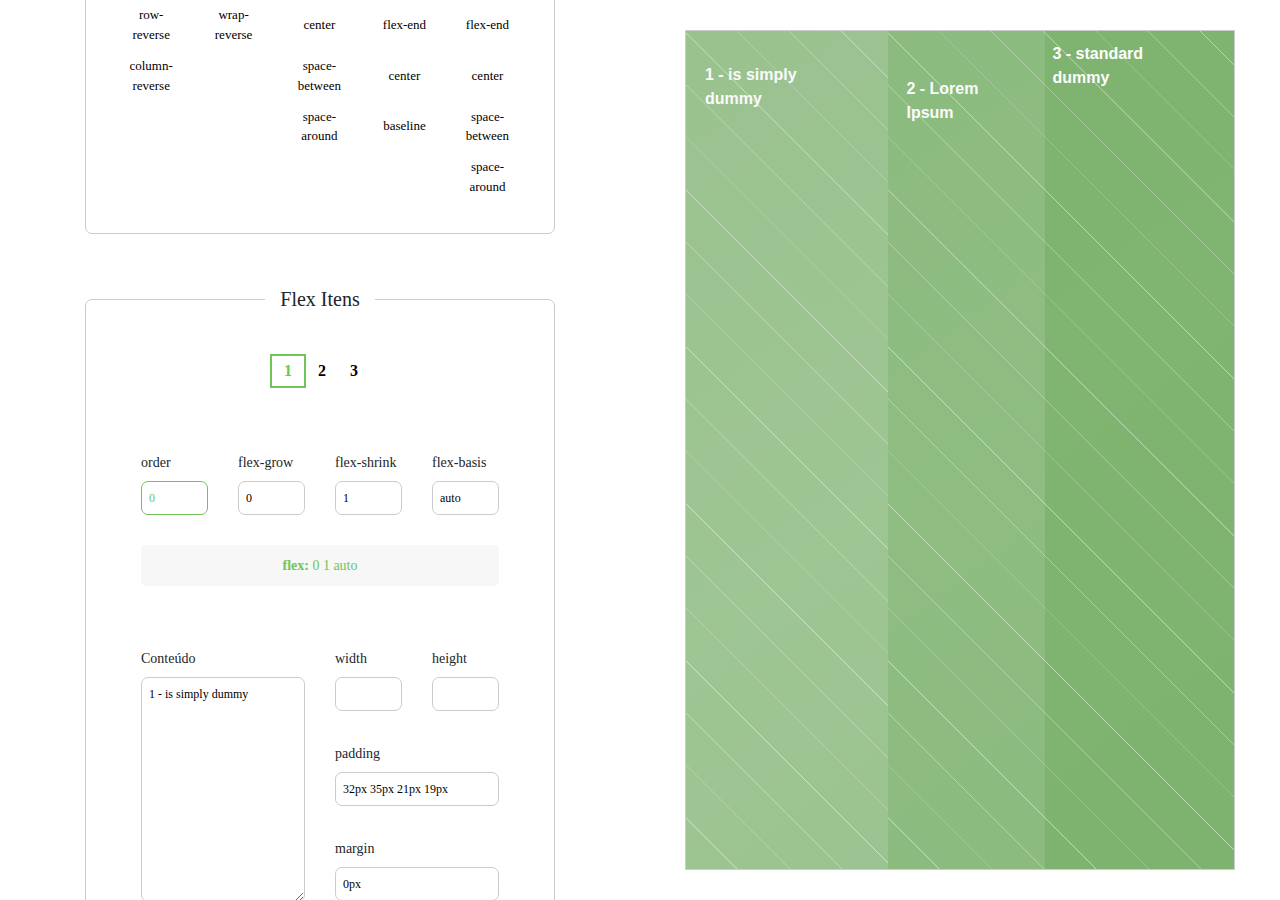
==== commit ad94332a: "Adição da propriedade order para os itens flex" ====
--- a/index.html
+++ b/index.html
@@ -128,7 +128,16 @@
                       <div class="formulario__InputGroup">
 
                         <div class="row">
-                          <div class="col-4">
+                          <div class="col-3">
+
+                            <div class="formulario__InputGroup">
+                              <label class="formulario__label" for="order">order</label>
+                              <input id="campo-order" class="formulario__input" type="number" name="order"
+                                placeholder="0" autofocus required maxlength="120">
+                            </div>
+
+                          </div>
+                          <div class="col-3">
 
                             <div class="formulario__InputGroup">
                               <label class="formulario__label" for="flex-grow">flex-grow</label>
@@ -137,7 +146,7 @@
                             </div>
 
                           </div>
-                          <div class="col-4">
+                          <div class="col-3">
 
                             <div class="formulario__InputGroup">
                               <label class="formulario__label" for="flex-shrink">flex-shrink</label>
@@ -146,7 +155,7 @@
                             </div>
 
                           </div>
-                          <div class="col-4">
+                          <div class="col-3">
 
                             <div class="formulario__InputGroup">
                               <label class="formulario__label" for="flex-basis">flex-basis</label>
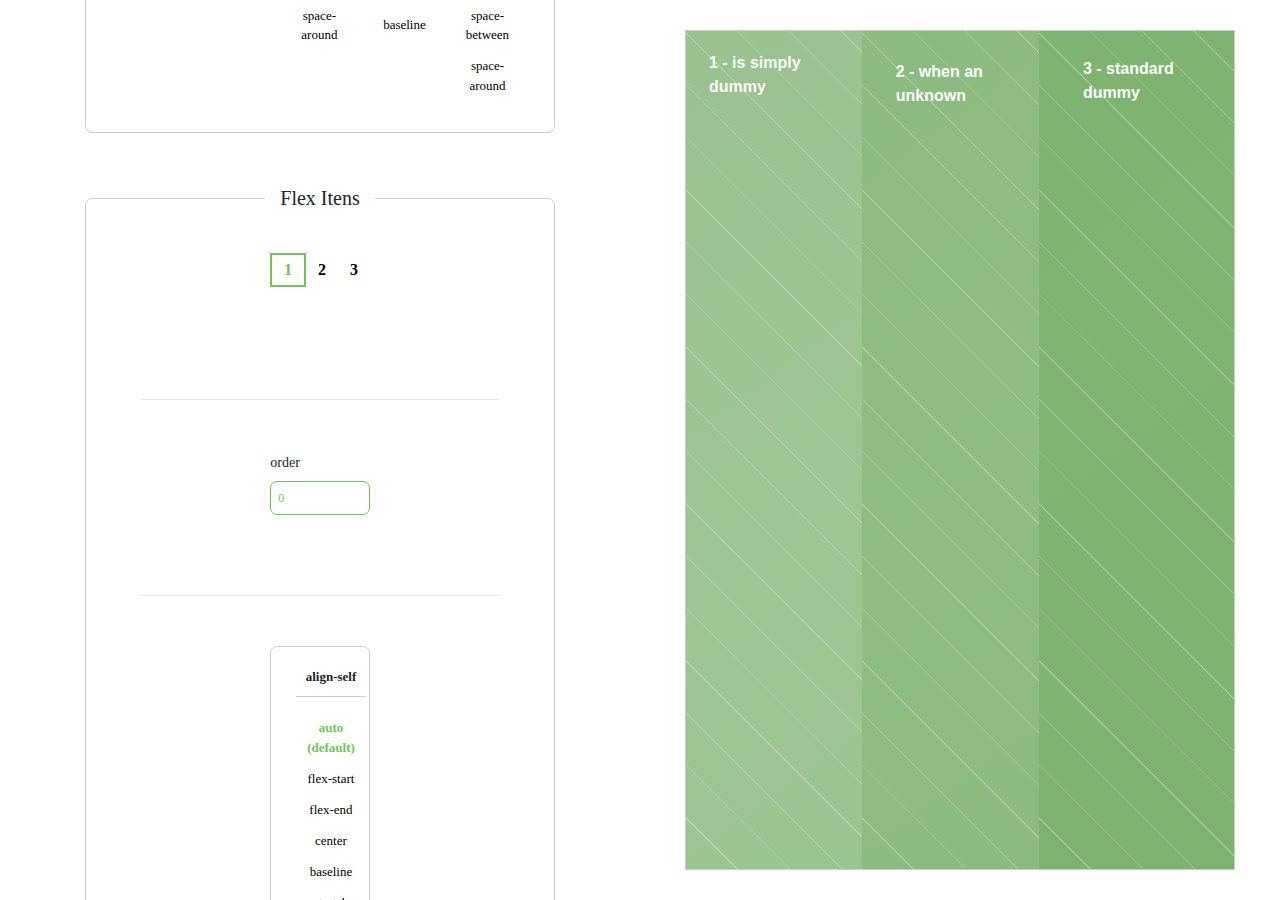
==== commit 36d44922: "Adição dos tooltips com informações das opções dos flex itens" ====
--- a/index.html
+++ b/index.html
@@ -37,7 +37,7 @@
 
                     <div class="row">
                       <div class="col-5">
-                        <code class="containerOption" data-template="optionFlexFlow">
+                        <code class="option" data-template="optionFlexFlow">
                           <strong>flex-flow:</strong>	<span id="code-flex-direction">row</span> <span id="code-flex-wrap">nowrap</span>
                         </code>
                       </div>
@@ -46,13 +46,13 @@
                     <table class="controles-container__tabela table table-sm table-borderless">
                       <thead>
                         <tr>
-                          <th class="containerOption" scope="col" data-template="opitionFlexDirection">flex-direction
+                          <th class="option" scope="col" data-template="optionFlexDirection">flex-direction
                           </th>
-                          <th class="containerOption" scope="col" data-template="opitionFlexWrap">flex-wrap</th>
-                          <th class="containerOption" scope="col" data-template="opitionJustifyContent">justify-content
+                          <th class="option" scope="col" data-template="optionFlexWrap">flex-wrap</th>
+                          <th class="option" scope="col" data-template="optionJustifyContent">justify-content
                           </th>
-                          <th class="containerOption" scope="col" data-template="opitionAlignItems">align-items</th>
-                          <th class="containerOption" scope="col" data-template="opitionAlignContent">align-content</th>
+                          <th class="option" scope="col" data-template="optionAlignItems">align-items</th>
+                          <th class="option" scope="col" data-template="optionAlignContent">align-content</th>
                         </tr>
                       </thead>
                       <tbody>
@@ -122,56 +122,109 @@
                     <div class="nav flex-column nav-pills controles-itens__abas">
                     </div>
 
-
                     <div class="tab-content controles-itens__conteudo">
 
+                      <hr class="sepadadorControles">
+
                       <div class="formulario__InputGroup">
-
                         <div class="row">
-                          <div class="col-3">
+                          <div class="col-4 offset-4">
 
                             <div class="formulario__InputGroup">
-                              <label class="formulario__label" for="order">order</label>
+                              <label class="formulario__label option" for="order"
+                                data-template="optionOrder">order</label>
                               <input id="campo-order" class="formulario__input" type="number" name="order"
                                 placeholder="0" autofocus required maxlength="120">
                             </div>
 
                           </div>
-                          <div class="col-3">
-
-                            <div class="formulario__InputGroup">
-                              <label class="formulario__label" for="flex-grow">flex-grow</label>
-                              <input id="campo-flex-grow" class="formulario__input" type="number" name="flex-grow"
-                                placeholder="0" autofocus required maxlength="120">
-                            </div>
-
-                          </div>
-                          <div class="col-3">
-
-                            <div class="formulario__InputGroup">
-                              <label class="formulario__label" for="flex-shrink">flex-shrink</label>
-                              <input id="campo-flex-shrink" class="formulario__input" type="number" name="flex-shrink"
-                                placeholder="1" autofocus required maxlength="120">
-                            </div>
-
-                          </div>
-                          <div class="col-3">
-
-                            <div class="formulario__InputGroup">
-                              <label class="formulario__label" for="flex-basis">flex-basis</label>
-                              <input id="campo-flex-basis" class="formulario__input" type="text" name="flex-basis"
-                                placeholder="auto" autofocus required maxlength="120">
-                            </div>
-
-                          </div>
-                        </div>
+                        </div>
+
+                        <hr class="sepadadorControles">
 
                         <div class="row">
-                          <div class="col-12">
-                            <code><strong>flex:</strong> <span id="code-flex-grow">0</span> <span id="code-flex-shrink">0</span> <span id="code-flex-basis">0</span>  </code>
-                          </div>
-                        </div>
+                          <div class="col-4 offset-4">
+
+                            <fieldset class="fieldsetPrimario">
+                              <table class="controles-container__tabela table table-sm table-borderless">
+                                <thead>
+                                  <tr>
+                                    <th class="option" scope="col" data-template="optionAlignSelf">align-self</th>
+                                  </tr>
+                                </thead>
+                                <tbody>
+                                  <tr>
+                                    <td><button class="align-self flex-default" onclick="btnAlignSelf(this)">auto (default)</button></td>
+                                  </tr>
+                                  <tr>
+                                    <td><button class="align-self" onclick="btnAlignSelf(this)">flex-start</button></td>
+                                  </tr>
+                                  <tr>
+                                    <td><button class="align-self" onclick="btnAlignSelf(this)">flex-end</button></td>
+                                  </tr>
+                                  <tr>
+                                    <td><button class="align-self" onclick="btnAlignSelf(this)">center</button></td>
+                                  </tr>
+                                  <tr>
+                                    <td><button class="align-self" onclick="btnAlignSelf(this)">baseline</button></td>
+                                  </tr>
+                                  <tr>
+                                    <td><button class="align-self" onclick="btnAlignSelf(this)">stretch</button></td>
+                                  </tr>
+                                </tbody>
+                              </table>
+                            </fieldset>
+
+                          </div>
+                        </div>
+
                       </div>
+
+                      <hr class="sepadadorControles">
+
+                      <div class="row">
+                        <div class="col-3">
+
+                          <div class="formulario__InputGroup formulario__InputGroup--ultimo">
+                            <label class="formulario__label option" for="flex-grow"
+                              data-template="optionFlexGrow">flex-grow</label>
+                            <input id="campo-flex-grow" class="formulario__input" type="number" name="flex-grow"
+                              placeholder="0" autofocus required maxlength="120">
+                          </div>
+
+                        </div>
+                        <div class="col-3">
+
+                          <div class="formulario__InputGroup formulario__InputGroup--ultimo">
+                            <label class="formulario__label option" for="flex-shrink"
+                              data-template="optionFlexShrink">flex-shrink</label>
+                            <input id="campo-flex-shrink" class="formulario__input" type="number" name="flex-shrink"
+                              placeholder="1" autofocus required maxlength="120">
+                          </div>
+
+                        </div>
+                        <div class="col-3">
+
+                          <div class="formulario__InputGroup formulario__InputGroup--ultimo">
+                            <label class="formulario__label option" for="flex-basis"
+                              data-template="optionFlexBasis">flex-basis</label>
+                            <input id="campo-flex-basis" class="formulario__input" type="text" name="flex-basis"
+                              placeholder="auto" autofocus required maxlength="120">
+                          </div>
+
+                        </div>
+
+                        <div class="col-3">
+                          <div class="codeContainer">
+                            <code class="option formulario__InputGroup--ultimo" data-template="optionFlex">
+                              <strong>flex:</strong> <span id="code-flex-grow">0</span> <span id="code-flex-shrink">0</span> <span id="code-flex-basis">0</span>  
+                            </code>
+                          </div>
+                        </div>
+
+                      </div>
+
+                      <hr class="sepadadorControles">
 
                       <div class="row">
                         <div class="col-6">
@@ -255,7 +308,7 @@
 
   <div style="display: none;">
 
-    <div id="opitionFlexDirection">
+    <div id="optionFlexDirection">
       <h5>FLEX DIRECTION</h5>
       <hr />
       <div class="optionTootip__conteudo">
@@ -265,7 +318,7 @@
       </div>
     </div>
 
-    <div id="opitionFlexWrap">
+    <div id="optionFlexWrap">
       <h5>FLEX WRAP</h5>
       <hr />
       <div class="optionTootip__conteudo">
@@ -284,7 +337,7 @@
       </div>
     </div>
 
-    <div id="opitionJustifyContent">
+    <div id="optionJustifyContent">
       <h5>JUSTIFY CONTENT</h5>
       <hr />
       <div class="optionTootip__conteudo">
@@ -292,11 +345,11 @@
         <p>Define o <strong>alinhamento</strong> ao longo do <strong>eixo principal</strong>.</p>
         <p>A propriedade só funciona se os itens atuais <strong>não</strong> ocuparem todo o container. Isso significa
           que ao definir flex: 1; ou algo similar nos itens, a propriedade não terá mais função.</p>
-          <img src="./imgs/justify-content.svg" alt="JUSTIFY CONTENT">
-      </div>
-    </div>
-
-    <div id="opitionAlignItems" class="optionTootip">
+        <img src="./imgs/justify-content.svg" alt="JUSTIFY CONTENT">
+      </div>
+    </div>
+
+    <div id="optionAlignItems" class="optionTootip">
       <h5>ALIGN ITEMS</h5>
       <hr />
       <div class="optionTootip__conteudo">
@@ -305,16 +358,77 @@
       </div>
     </div>
 
-    <div id="opitionAlignContent" class="optionTootip">
+    <div id="optionAlignContent" class="optionTootip">
       <h5>ALIGN CONTENT</h5>
       <hr />
       <div class="optionTootip__conteudo">
         <p>Alinha as linhas de flex itens quando há espaço extra no <strong>eixo transversal</strong></p>
-        <p>A propriedade só funciona se existir <strong>mais de uma linha</strong> de flex itens. Para isso o flex-wrap precisa ser wrap.</p>
-        <p>Além disso o efeito dela apenas será visualizado caso o container seja maior que a soma das linhas dos itens. Isso significa que se você não <strong>definir height</strong> para o container, a propriedade não influencia no layout.</p>
+        <p>A propriedade só funciona se existir <strong>mais de uma linha</strong> de flex itens. Para isso o flex-wrap
+          precisa ser wrap.</p>
+        <p>Além disso o efeito dela apenas será visualizado caso o container seja maior que a soma das linhas dos itens.
+          Isso significa que se você não <strong>definir height</strong> para o container, a propriedade não influencia
+          no layout.</p>
         <img src="./imgs/align-content.svg" alt="ALIGN CONTENT">
       </div>
     </div>
+
+    <div id="optionOrder" class="optionTootip">
+      <h5>ORDER</h5>
+      <hr />
+      <div class="optionTootip__conteudo">
+        <p>Controla a <strong>ordem</strong> em que os flex itens aparecem</p>
+        <img src="./imgs/order.svg" alt="ORDER">
+      </div>
+    </div>
+
+    <div id="optionFlexGrow" class="optionTootip">
+      <h5>FLEX GROW</h5>
+      <hr />
+      <div class="optionTootip__conteudo">
+        <p>Define a capacidade <strong>(proporção)</strong> de um flex item <strong>crescer</strong>, se necessário</p>
+        <P>OBS: justify-content não funciona em items com flex-grow definido.</P>
+        <img src="./imgs/flex-grow.svg" alt="FLEX GROW">
+      </div>
+    </div>
+
+    <div id="optionFlexShrink" class="optionTootip">
+      <h5>FLEX SHRINK</h5>
+      <hr />
+      <div class="optionTootip__conteudo">
+        <p>Define a capacidade <strong>(proporção)</strong> de um flex item <strong>encolher</strong>, se necessário.
+        </p>
+      </div>
+    </div>
+
+    <div id="optionFlexBasis" class="optionTootip">
+      <h5>FLEX BASIS</h5>
+      <hr />
+      <div class="optionTootip__conteudo">
+        <p>Define o tamanho padrão de um flex item <strong>antes que o espaço restante seja distribuído</strong></p>
+        <p>Pode ser um comprimento (por exemplo, 20%, 5rem, etc.) ou uma palavra-chave. A palavra-chave auto significa
+          “olhe para minha propriedade de largura ou altura”</p>
+        <img src="./imgs/flex-basis.svg" style="filter: invert(1) drop-shadow(1px 1px 1px rgba(0,0,0,.5));"
+          alt="FLEX GROW">
+      </div>
+    </div>
+
+    <div id="optionFlex" class="optionTootip">
+      <h5>FLEX</h5>
+      <hr />
+      <div class="optionTootip__conteudo">
+        <p><strong>Atalho</strong> para as propriedades <strong>flex-grow</strong>, <strong>flex-shrink</strong> e
+          <strong>flex-basis</strong>.</p>
+      </div>
+    </div>
+
+    <div id="optionAlignSelf" class="optionTootip">
+      <h5>ALIGN SELF</h5>
+      <hr />
+      <div class="optionTootip__conteudo">
+        <p>Permite que o <strong>alinhamento padrão</strong> (align-items) seja <strong>substituído</strong> por itens flexíveis <strong>individuais</strong>.</p>
+      </div>
+    </div>
+
   </div>
 
   <script src="./js/jquery-3.5.1.js" type="text/javascript"></script>
--- a/css/estilos-FlexBox.css
+++ b/css/estilos-FlexBox.css
@@ -80,10 +80,10 @@
 
 
 /*-------------------------------------------------------*\
-    containerOption
-\*-------------------------------------------------------*/
-
-.containerOption {
+    option
+\*-------------------------------------------------------*/
+
+.option {
     cursor: help;
 }
 
@@ -204,6 +204,14 @@
 }
 
 /*-------------------------------------------------------*\
+    sepadadorControles
+\*-------------------------------------------------------*/
+
+.sepadadorControles {
+    margin: 50px 0;
+}
+
+/*-------------------------------------------------------*\
     formulario
 \*-------------------------------------------------------*/
 
@@ -217,8 +225,11 @@
     text-align: left;
 }
 
+.formulario__InputGroup--ultimo {
+    margin: 0;
+}
+
 .formulario__label {
-    width: 100%;
     display: inline-block;
     font-family: "Poppins-Bold";
     font-size: 14px;
@@ -313,11 +324,17 @@
     code
 \*-------------------------------------------------------*/
 
+.codeContainer {
+    height: 100%;
+    display: flex;
+    align-items: flex-end;
+}
 code {
     display: inline-block;
     background-color: #f7f7f7;
     width: 100%;
-    padding: 10px;
+    height: 34px;
+    padding: 7px;
     border-radius: 5px;
     margin-bottom: 30px;
     color: #71c558;
@@ -348,6 +365,7 @@
 
 .tippy-box[data-theme~='tomato'] {
     padding: 5px;
+    width: max-content;
 }
 
 .tippy-box[data-theme~='tomato'] h5 {
@@ -399,5 +417,19 @@
 }
 .tippy-box[data-theme~='tomato'] .optionTootip__conteudo img {
     filter: hue-rotate(57deg) saturate(0.7);
-    margin: 10px 70px;
+    margin: 10px;
+    max-height: 60vh;
+}
+
+
+/*-------------------------------------------------------*\
+    fieldsetPrimario
+\*-------------------------------------------------------*/
+
+.fieldsetPrimario {
+    margin: 0;
+    border: 1px solid #cccccc;
+    border-radius: 7px;
+    text-align: center;
+    padding: 15px 25px;
 }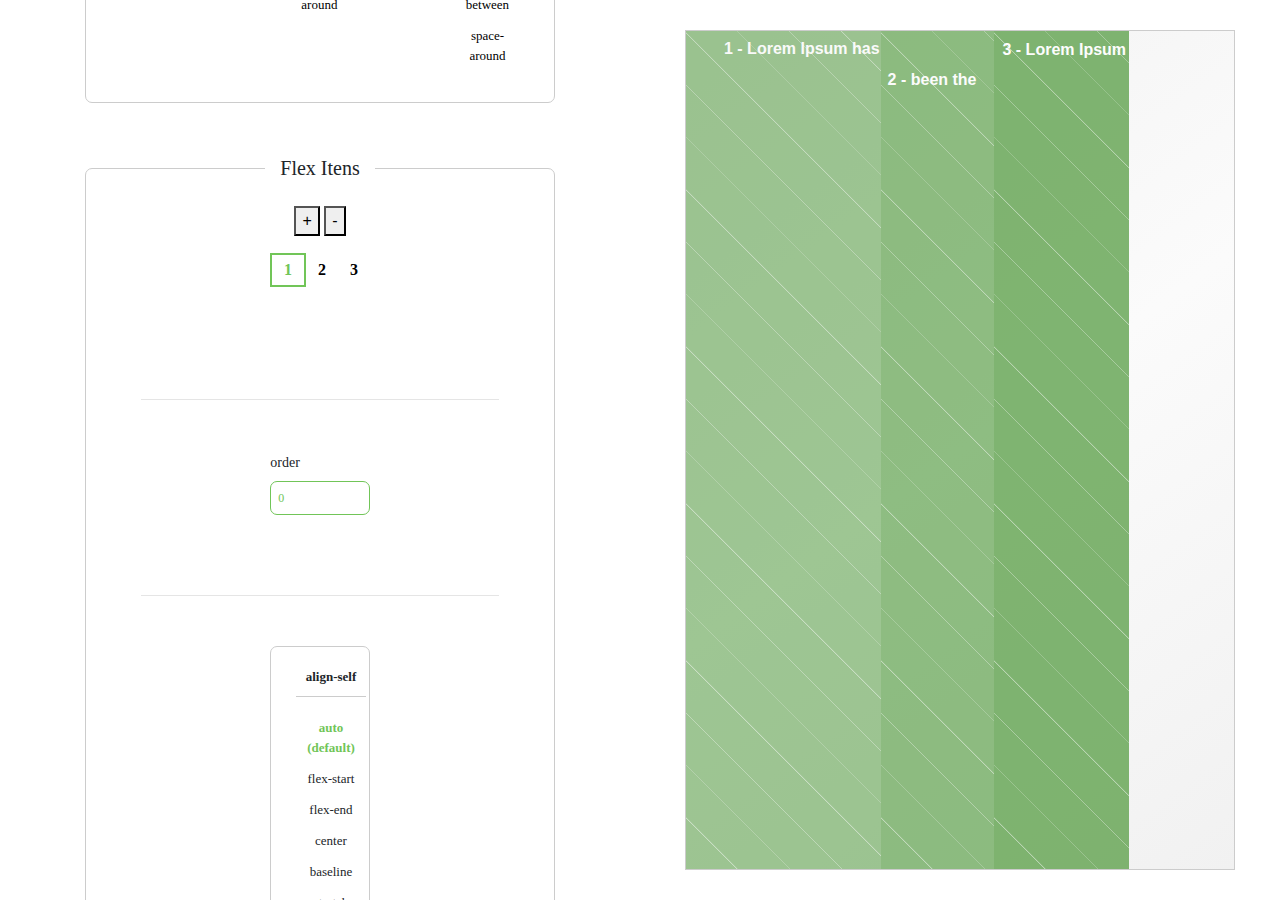
==== commit 575aba49: "Correção das tooltips (posicionamento relativo e absoluto)" ====
--- a/index.html
+++ b/index.html
@@ -115,9 +115,16 @@
 
                 <fieldset class="formulario__conjuto-input">
                   <legend class="formulario__conjunto-legenda">Flex Itens</legend>
-
-                  <div class="controles-itens">
-
+                  
+                  <div class="containerAddRemoveItem">
+                    <div class="addRemoveItem">
+                      <button onclick="addItemFlex()" class="addRemoveItem__add">+</button>
+                      <button onclick="removeUltimoItemFlex()" class="addRemoveItem__remove">-</button>
+                    </div>
+                  </div>
+                  
+
+                  <div class="controles-itens">                   
 
                     <div class="nav flex-column nav-pills controles-itens__abas">
                     </div>
